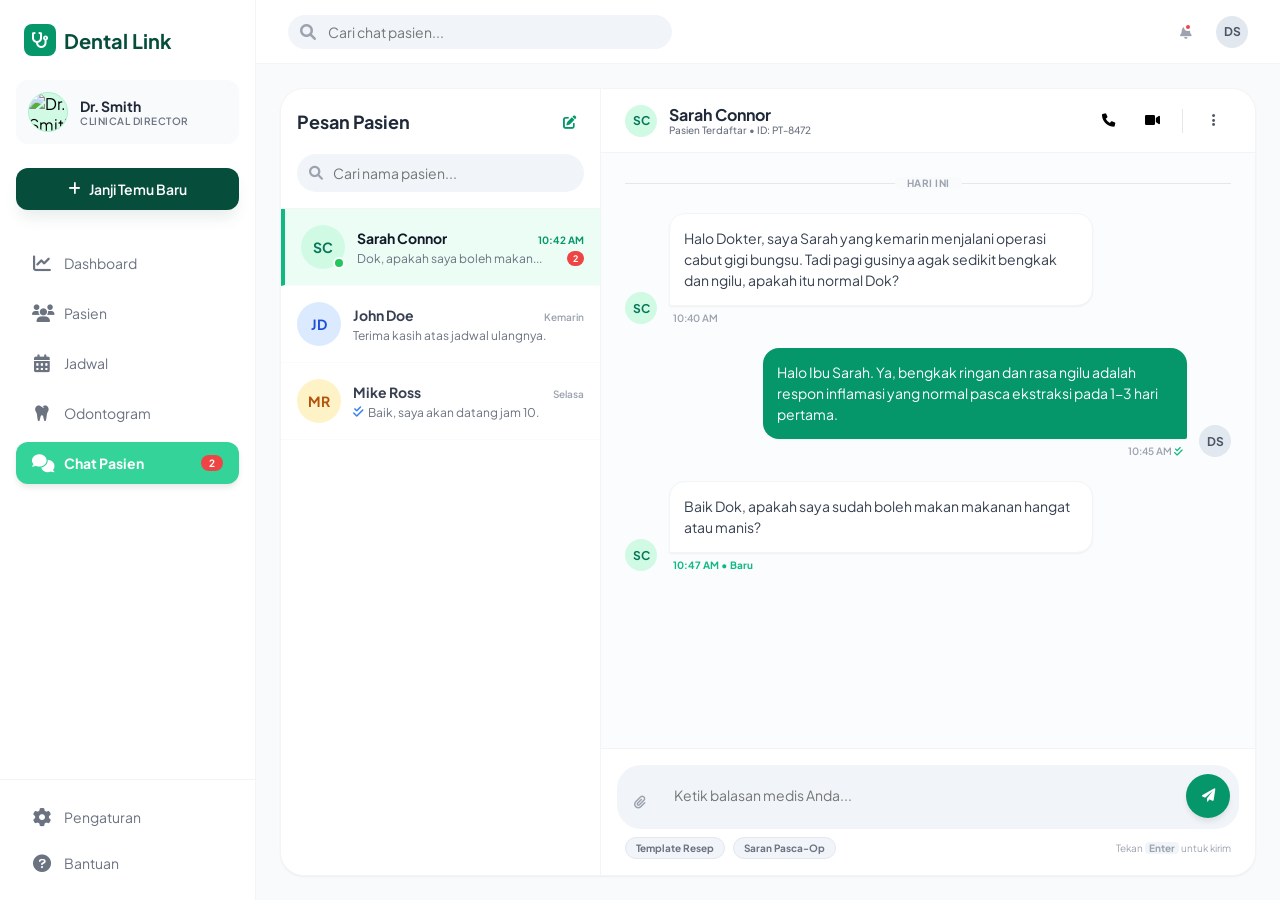
==== chat2.html @ 9c57021f "dental link" ====
<!DOCTYPE html>
<html lang="id">
<head>
<meta charset="UTF-8">
<meta name="viewport" content="width=device-width, initial-scale=1.0">
<title>Dental Link - Chat Pasien</title>
<link href="https://cdnjs.cloudflare.com/ajax/libs/font-awesome/6.0.0/css/all.min.css" rel="stylesheet">
<link rel="stylesheet" href="chat2.css">
</head>
<body>

<aside class="sidebar">
<div class="sidebar-brand">
<div class="brand-icon">
<i class="fa-solid fa-stethoscope"></i>
</div>
<h1 class="brand-title">Dental Link</h1>
</div>

<div class="sidebar-profile-wrapper">
<div class="sidebar-profile">
<div class="profile-avatar">
<img src="https://api.dicebear.com/7.x/avataaars/svg?seed=DrSmith" alt="Dr. Smith">
</div>
<div class="profile-info">
<p class="profile-name">Dr. Smith</p>
<p class="profile-role">Clinical Director</p>
</div>
</div>
</div>

<div class="sidebar-action">
<button class="btn-new-appointment">
<i class="fa-solid fa-plus"></i>
<span>Janji Temu Baru</span>
</button>
</div>

<nav class="sidebar-nav">
<a href="dashboard2.html" class="nav-item">
<i class="fa-solid fa-chart-line nav-icon"></i>
<span>Dashboard</span>
</a>
<a href="patients2.html" class="nav-item">
<i class="fa-solid fa-users nav-icon"></i>
<span>Pasien</span>
</a>
<a href="schedule2.html" class="nav-item">
<i class="fa-solid fa-calendar-days nav-icon"></i>
<span>Jadwal</span>
</a>
<a href="odontogram2.html" class="nav-item">
<i class="fa-solid fa-tooth nav-icon"></i>
<span>Odontogram</span>
</a>
<a href="chat2.html" class="nav-item active flex-between">
<div class="nav-item-left">
<i class="fa-solid fa-comments nav-icon"></i>
<span>Chat Pasien</span>
</div>
<span class="badge-red">2</span>
</a>
</nav>

<div class="sidebar-footer">
<button class="nav-item">
<i class="fa-solid fa-gear nav-icon"></i>
<span>Pengaturan</span>
</button>
<button class="nav-item">
<i class="fa-solid fa-circle-question nav-icon"></i>
<span>Bantuan</span>
</button>
</div>
</aside>

<div class="main-wrapper">
<header class="topbar">
<div class="search-container">
<i class="fa-solid fa-magnifying-glass search-icon"></i>
<input type="text" class="search-input" placeholder="Cari chat pasien...">
</div>
<div class="topbar-actions">
<button class="btn-icon">
<i class="fa-solid fa-bell"></i>
<span class="dot-red"></span>
</button>
<div class="avatar-sm">DS</div>
</div>
</header>

<div class="chat-container">
<div class="chat-card">
<div class="contacts-panel">
<div class="contacts-header">
<div class="contacts-title-row">
<h3 class="contacts-title">Pesan Pasien</h3>
<button class="btn-edit-icon">
<i class="fa-solid fa-pen-to-square"></i>
</button>
</div>
<div class="search-container-small">
<i class="fa-solid fa-magnifying-glass search-icon-small"></i>
<input type="text" class="search-input-small" placeholder="Cari nama pasien...">
</div>
</div>

<div class="contacts-list">
<div class="contact-item active">
<div class="contact-avatar-wrapper">
<div class="avatar-md bg-emerald-light text-emerald-dark">SC</div>
<div class="status-dot-online"></div>
</div>
<div class="contact-info">
<div class="contact-name-row">
<p class="contact-name">Sarah Connor</p>
<p class="contact-time text-emerald">10:42 AM</p>
</div>
<div class="contact-preview-row">
<p class="contact-preview">Dok, apakah saya boleh makan...</p>
<span class="badge-red-small">2</span>
</div>
</div>
</div>

<div class="contact-item">
<div class="avatar-md bg-blue-light text-blue-dark">JD</div>
<div class="contact-info">
<div class="contact-name-row">
<p class="contact-name-normal">John Doe</p>
<p class="contact-time-normal">Kemarin</p>
</div>
<p class="contact-preview">Terima kasih atas jadwal ulangnya.</p>
</div>
</div>

<div class="contact-item">
<div class="avatar-md bg-amber-light text-amber-dark">MR</div>
<div class="contact-info">
<div class="contact-name-row">
<p class="contact-name-normal">Mike Ross</p>
<p class="contact-time-normal">Selasa</p>
</div>
<div class="contact-preview-flex">
<i class="fa-solid fa-check-double text-blue"></i>
<span class="contact-preview">Baik, saya akan datang jam 10.</span>
</div>
</div>
</div>
</div>
</div>

<div class="chat-panel">
<div class="chat-header">
<div class="chat-user-info">
<div class="avatar-sm bg-emerald-light text-emerald-dark">SC</div>
<div>
<h4 class="chat-user-name">Sarah Connor</h4>
<p class="chat-user-id">Pasien Terdaftar • ID: PT-8472</p>
</div>
</div>
<div class="chat-actions">
<button class="btn-action-icon"><i class="fa-solid fa-phone"></i></button>
<button class="btn-action-icon"><i class="fa-solid fa-video"></i></button>
<div class="divider-vertical"></div>
<button class="btn-action-icon text-gray"><i class="fa-solid fa-ellipsis-vertical"></i></button>
</div>
</div>

<div class="chat-messages">
<div class="date-divider">
<div class="date-line"></div>
<span class="date-badge">Hari Ini</span>
</div>

<div class="message-row patient">
<div class="avatar-xs bg-emerald-light text-emerald-dark">SC</div>
<div class="message-content">
<div class="bubble bubble-patient">
Halo Dokter, saya Sarah yang kemarin menjalani operasi cabut gigi bungsu. Tadi pagi gusinya agak sedikit bengkak dan ngilu, apakah itu normal Dok?
</div>
<p class="message-time">10:40 AM</p>
</div>
</div>

<div class="message-row doctor">
<div class="avatar-xs bg-slate-200 text-gray-600">DS</div>
<div class="message-content">
<div class="bubble bubble-doctor">
Halo Ibu Sarah. Ya, bengkak ringan dan rasa ngilu adalah respon inflamasi yang normal pasca ekstraksi pada 1-3 hari pertama.
</div>
<p class="message-time">
10:45 AM
<i class="fa-solid fa-check-double text-emerald-500"></i>
</p>
</div>
</div>

<div class="message-row patient">
<div class="avatar-xs bg-emerald-light text-emerald-dark">SC</div>
<div class="message-content">
<div class="bubble bubble-patient">
Baik Dok, apakah saya sudah boleh makan makanan hangat atau manis?
</div>
<p class="message-time text-emerald-bold">10:47 AM • Baru</p>
</div>
</div>
</div>

<div class="chat-input-panel">
<div class="input-wrapper">
<button class="btn-attachment"><i class="fa-solid fa-paperclip"></i></button>
<textarea rows="1" placeholder="Ketik balasan medis Anda..." class="chat-textarea"></textarea>
<button class="btn-send"><i class="fa-solid fa-paper-plane"></i></button>
</div>
<div class="input-footer">
<div class="quick-replies">
<button class="chip">Template Resep</button>
<button class="chip">Saran Pasca-Op</button>
</div>
<p class="hint">Tekan <kbd>Enter</kbd> untuk kirim</p>
</div>
</div>
</div>
</div>
</div>
</div>

<script src="chat2.js"></script>
</body>
</html>
---- chat2.css ----
@import url('https://fonts.googleapis.com/css2?family=Plus+Jakarta+Sans:wght@400;500;600;700;800&display=swap');

:root {
--emerald-50: #ecfdf5;
--emerald-100: #d1fae5;
--emerald-200: #a7f3d0;
--emerald-400: #34d399;
--emerald-500: #10b981;
--emerald-600: #059669;
--emerald-700: #047857;
--emerald-800: #065f46;
--emerald-900: #064e3b;
--slate-50: #f8fafc;
--slate-100: #f1f5f9;
--slate-200: #e2e8f0;
--gray-50: #f9fafb;
--gray-100: #f3f4f6;
--gray-200: #e5e7eb;
--gray-400: #9ca3af;
--gray-500: #6b7280;
--gray-600: #4b5563;
--gray-700: #374151;
--gray-800: #1f2937;
--gray-900: #111827;
--red-500: #ef4444;
--green-500: #22c55e;
--blue-100: #dbeafe;
--blue-500: #3b82f6;
--blue-700: #1d4ed8;
--amber-100: #fef3c7;
--amber-700: #b45309;
}

* {
margin: 0;
padding: 0;
box-sizing: border-box;
}

body {
font-family: 'Plus Jakarta Sans', sans-serif;
background-color: var(--slate-50);
overflow: hidden;
}

a {
text-decoration: none;
}

button {
cursor: pointer;
border: none;
background: transparent;
font-family: inherit;
}

input, textarea {
font-family: inherit;
outline: none;
}

::-webkit-scrollbar {
width: 6px;
}

::-webkit-scrollbar-track {
background: transparent;
}

::-webkit-scrollbar-thumb {
background: #cbd5e1;
border-radius: 10px;
}

::-webkit-scrollbar-thumb:hover {
background: #94a3b8;
}

textarea {
scrollbar-width: none;
}

.sidebar {
width: 256px;
height: 100vh;
background-color: #fff;
border-right: 1px solid var(--gray-100);
display: flex;
flex-direction: column;
position: fixed;
left: 0;
top: 0;
z-index: 20;
}

.sidebar-brand {
padding: 24px;
display: flex;
align-items: center;
gap: 8px;
}

.brand-icon {
width: 32px;
height: 32px;
background-color: var(--emerald-600);
border-radius: 8px;
display: flex;
align-items: center;
justify-content: center;
color: #fff;
}

.brand-title {
font-size: 20px;
font-weight: 700;
color: var(--emerald-900);
}

.sidebar-profile-wrapper {
padding: 0 16px 24px 16px;
}

.sidebar-profile {
background-color: var(--slate-50);
border-radius: 12px;
padding: 12px;
display: flex;
align-items: center;
gap: 12px;
}

.profile-avatar {
width: 40px;
height: 40px;
border-radius: 50%;
background-color: var(--emerald-100);
overflow: hidden;
border: 1px solid var(--emerald-200);
}

.profile-avatar img {
width: 100%;
height: 100%;
object-fit: cover;
}

.profile-name {
font-size: 14px;
font-weight: 700;
color: var(--gray-800);
}

.profile-role {
font-size: 10px;
color: var(--gray-500);
text-transform: uppercase;
letter-spacing: 0.05em;
font-weight: 600;
}

.sidebar-action {
padding: 0 16px 32px 16px;
}

.btn-new-appointment {
width: 100%;
background-color: var(--emerald-900);
color: #fff;
padding: 12px;
border-radius: 12px;
display: flex;
align-items: center;
justify-content: center;
gap: 8px;
font-weight: 600;
font-size: 14px;
box-shadow: 0 10px 15px -3px rgba(6, 78, 59, 0.1);
transition: background-color 0.3s;
}

.btn-new-appointment:hover {
background-color: var(--emerald-800);
}

.sidebar-nav {
flex: 1;
padding: 0 16px 16px 16px;
overflow-y: auto;
display: flex;
flex-direction: column;
gap: 8px;
}

.nav-item {
width: 100%;
display: flex;
align-items: center;
gap: 12px;
padding: 12px 16px;
border-radius: 12px;
transition: all 0.3s;
color: var(--gray-500);
font-size: 14px;
}

.nav-item-left {
display: flex;
align-items: center;
gap: 12px;
}

.flex-between {
justify-content: space-between;
}

.nav-icon {
font-size: 18px;
width: 20px;
text-align: center;
}

.nav-item:not(.active):hover {
background-color: var(--emerald-50);
color: var(--emerald-600);
}

.nav-item.active {
background-color: var(--emerald-400);
color: #fff;
font-weight: 700;
box-shadow: 0 4px 6px -1px rgba(0, 0, 0, 0.1);
}

.badge-red {
background-color: var(--red-500);
color: #fff;
font-size: 10px;
font-weight: 700;
padding: 2px 8px;
border-radius: 99px;
}

.sidebar-footer {
padding: 16px;
border-top: 1px solid var(--gray-100);
background-color: #fff;
display: flex;
flex-direction: column;
gap: 4px;
}

.main-wrapper {
margin-left: 256px;
height: 100vh;
display: flex;
flex-direction: column;
}

.topbar {
height: 64px;
display: flex;
align-items: center;
justify-content: space-between;
padding: 0 32px;
background-color: #fff;
border-bottom: 1px solid var(--gray-100);
position: sticky;
top: 0;
z-index: 10;
}

.search-container {
position: relative;
width: 384px;
}

.search-icon {
position: absolute;
left: 12px;
top: 50%;
transform: translateY(-50%);
color: var(--gray-400);
}

.search-input {
width: 100%;
background-color: var(--slate-100);
border: none;
border-radius: 99px;
padding: 8px 16px 8px 40px;
font-size: 14px;
}

.search-input:focus {
box-shadow: 0 0 0 2px var(--emerald-500);
}

.topbar-actions {
display: flex;
align-items: center;
gap: 16px;
}

.btn-icon {
padding: 8px;
color: var(--gray-400);
position: relative;
transition: color 0.3s;
}

.btn-icon:hover {
color: var(--emerald-600);
}

.dot-red {
position: absolute;
top: 8px;
right: 8px;
width: 8px;
height: 8px;
background-color: var(--red-500);
border-radius: 50%;
border: 2px solid #fff;
}

.avatar-sm {
width: 32px;
height: 32px;
border-radius: 50%;
background-color: var(--slate-200);
display: flex;
align-items: center;
justify-content: center;
font-weight: 700;
color: var(--gray-600);
font-size: 12px;
flex-shrink: 0;
}

.chat-container {
flex: 1;
padding: 24px;
overflow: hidden;
}

.chat-card {
display: flex;
height: 100%;
background-color: #fff;
border-radius: 24px;
border: 1px solid var(--gray-100);
box-shadow: 0 1px 2px rgba(0, 0, 0, 0.05);
overflow: hidden;
}

.contacts-panel {
width: 320px;
border-right: 1px solid var(--gray-100);
display: flex;
flex-direction: column;
background-color: #fff;
}

.contacts-header {
padding: 16px;
border-bottom: 1px solid var(--gray-100);
}

.contacts-title-row {
display: flex;
align-items: center;
justify-content: space-between;
margin-bottom: 16px;
}

.contacts-title {
font-weight: 700;
color: var(--gray-800);
font-size: 18px;
}

.btn-edit-icon {
color: var(--emerald-600);
padding: 8px;
border-radius: 50%;
}

.btn-edit-icon:hover {
background-color: var(--emerald-50);
}

.search-container-small {
position: relative;
}

.search-icon-small {
position: absolute;
left: 12px;
top: 50%;
transform: translateY(-50%);
color: var(--gray-400);
font-size: 14px;
}

.search-input-small {
width: 100%;
background-color: var(--slate-100);
border-radius: 99px;
padding: 10px 16px 10px 36px;
font-size: 14px;
border: none;
}

.search-input-small:focus {
box-shadow: 0 0 0 2px var(--emerald-400);
}

.contacts-list {
flex: 1;
overflow-y: auto;
}

.contact-item {
padding: 16px;
border-bottom: 1px solid var(--gray-50);
cursor: pointer;
display: flex;
align-items: center;
gap: 12px;
}

.contact-item:hover {
background-color: var(--slate-50);
}

.contact-item.active {
background-color: var(--emerald-50);
border-left: 4px solid var(--emerald-500);
}

.contact-item.active:hover {
background-color: var(--emerald-50);
}

.contact-avatar-wrapper {
position: relative;
}

.avatar-md {
width: 44px;
height: 44px;
border-radius: 50%;
display: flex;
align-items: center;
justify-content: center;
font-weight: 700;
font-size: 14px;
flex-shrink: 0;
}

.bg-emerald-light { background-color: var(--emerald-100); }
.text-emerald-dark { color: var(--emerald-700); }
.bg-blue-light { background-color: var(--blue-100); }
.text-blue-dark { color: var(--blue-700); }
.bg-amber-light { background-color: var(--amber-100); }
.text-amber-dark { color: var(--amber-700); }
.bg-slate-200 { background-color: var(--slate-200); }
.text-gray-600 { color: var(--gray-600); }

.status-dot-online {
position: absolute;
bottom: 0;
right: 0;
width: 12px;
height: 12px;
background-color: var(--green-500);
border: 2px solid #fff;
border-radius: 50%;
}

.contact-info {
flex: 1;
min-width: 0;
}

.contact-name-row {
display: flex;
justify-content: space-between;
align-items: baseline;
margin-bottom: 4px;
}

.contact-name {
font-weight: 700;
font-size: 14px;
color: var(--gray-900);
white-space: nowrap;
overflow: hidden;
text-overflow: ellipsis;
}

.contact-name-normal {
font-weight: 700;
font-size: 14px;
color: var(--gray-700);
white-space: nowrap;
overflow: hidden;
text-overflow: ellipsis;
}

.contact-time {
font-size: 10px;
color: var(--emerald-600);
font-weight: 700;
}

.contact-time-normal {
font-size: 10px;
color: var(--gray-400);
font-weight: 600;
}

.contact-preview-row {
display: flex;
justify-content: space-between;
align-items: center;
}

.contact-preview {
font-size: 12px;
color: var(--gray-500);
white-space: nowrap;
overflow: hidden;
text-overflow: ellipsis;
}

.contact-preview-flex {
display: flex;
align-items: center;
gap: 4px;
font-size: 12px;
color: var(--gray-400);
white-space: nowrap;
overflow: hidden;
text-overflow: ellipsis;
}

.text-blue { color: var(--blue-500); }

.badge-red-small {
background-color: var(--red-500);
color: #fff;
font-size: 9px;
font-weight: 700;
padding: 2px 6px;
border-radius: 99px;
}

.chat-panel {
flex: 1;
display: flex;
flex-direction: column;
background-color: rgba(248, 250, 252, 0.5);
}

.chat-header {
height: 64px;
border-bottom: 1px solid var(--gray-100);
background-color: #fff;
display: flex;
align-items: center;
justify-content: space-between;
padding: 0 24px;
}

.chat-user-info {
display: flex;
align-items: center;
gap: 12px;
}

.chat-user-name {
font-weight: 700;
color: var(--gray-800);
line-height: 1.2;
}

.chat-user-id {
font-size: 10px;
color: var(--gray-500);
font-weight: 500;
}

.chat-actions {
display: flex;
align-items: center;
gap: 8px;
color: var(--gray-400);
}

.btn-action-icon {
width: 36px;
height: 36px;
border-radius: 50%;
display: flex;
align-items: center;
justify-content: center;
transition: all 0.3s;
}

.btn-action-icon:hover {
background-color: var(--slate-100);
color: var(--emerald-600);
}

.text-gray {
color: var(--gray-600);
}

.divider-vertical {
width: 1px;
height: 24px;
background-color: var(--gray-200);
margin: 0 4px;
}

.chat-messages {
flex: 1;
overflow-y: auto;
padding: 24px;
display: flex;
flex-direction: column;
gap: 24px;
}

.date-divider {
display: flex;
justify-content: center;
position: relative;
}

.date-line {
position: absolute;
inset: 0;
display: flex;
align-items: center;
}

.date-line::before {
content: "";
width: 100%;
border-top: 1px solid var(--gray-200);
}

.date-badge {
position: relative;
background-color: var(--slate-50);
padding: 0 12px;
font-size: 10px;
font-weight: 700;
color: var(--gray-400);
text-transform: uppercase;
letter-spacing: 0.05em;
border-radius: 99px;
}

.message-row {
display: flex;
gap: 12px;
}

.message-row.doctor {
flex-direction: row-reverse;
}

.avatar-xs {
width: 32px;
height: 32px;
border-radius: 50%;
display: flex;
align-items: center;
justify-content: center;
font-weight: 700;
font-size: 12px;
flex-shrink: 0;
margin-top: auto;
}

.message-content {
display: flex;
flex-direction: column;
max-width: 70%;
}

.message-row.patient .message-content {
align-items: flex-start;
}

.message-row.doctor .message-content {
align-items: flex-end;
}

.bubble {
padding: 14px;
font-size: 14px;
line-height: 1.5;
box-shadow: 0 1px 2px rgba(0, 0, 0, 0.05);
}

.bubble-patient {
background-color: #fff;
border: 1px solid var(--gray-100);
color: var(--gray-700);
border-radius: 16px 16px 16px 2px;
}

.bubble-doctor {
background-color: var(--emerald-600);
color: #fff;
border-radius: 16px 16px 2px 16px;
}

.message-time {
font-size: 10px;
color: var(--gray-400);
font-weight: 600;
margin-top: 6px;
}

.message-row.patient .message-time {
margin-left: 4px;
}

.message-row.doctor .message-time {
margin-right: 4px;
}

.text-emerald-500 { color: var(--emerald-500); }
.text-emerald-bold { color: var(--emerald-500); font-weight: 700; }

.chat-input-panel {
padding: 16px;
background-color: #fff;
border-top: 1px solid var(--gray-100);
}

.input-wrapper {
display: flex;
align-items: flex-end;
gap: 12px;
background-color: var(--slate-100);
border-radius: 24px;
padding: 8px;
border: 1px solid transparent;
transition: all 0.3s;
}

.input-wrapper:focus-within {
border-color: var(--emerald-200);
box-shadow: 0 0 0 2px var(--emerald-100);
}

.btn-attachment {
padding: 8px;
color: var(--gray-400);
border-radius: 50%;
margin-bottom: 2px;
flex-shrink: 0;
transition: all 0.3s;
}

.btn-attachment:hover {
background-color: var(--slate-200);
color: var(--emerald-600);
}

.chat-textarea {
width: 100%;
background-color: transparent;
border: none;
padding: 10px 8px;
font-size: 14px;
color: var(--gray-700);
resize: none;
min-height: 44px;
max-height: 128px;
}

.btn-send {
width: 44px;
height: 44px;
background-color: var(--emerald-600);
color: #fff;
border-radius: 50%;
display: flex;
align-items: center;
justify-content: center;
flex-shrink: 0;
margin-bottom: 2px;
box-shadow: 0 4px 6px -1px rgba(0, 0, 0, 0.1);
transition: background-color 0.3s;
}

.btn-send:hover {
background-color: var(--emerald-700);
}

.input-footer {
display: flex;
justify-content: space-between;
align-items: center;
margin-top: 8px;
padding: 0 8px;
}

.quick-replies {
display: flex;
gap: 8px;
}

.chip {
font-size: 10px;
font-weight: 700;
color: var(--gray-500);
background-color: var(--slate-100);
padding: 4px 10px;
border-radius: 99px;
border: 1px solid var(--slate-200);
}

.chip:hover {
background-color: var(--slate-200);
}

.hint {
font-size: 10px;
color: var(--gray-400);
}

.hint kbd {
font-family: inherit;
font-weight: 700;
background-color: var(--slate-100);
padding: 0 4px;
border-radius: 4px;
}
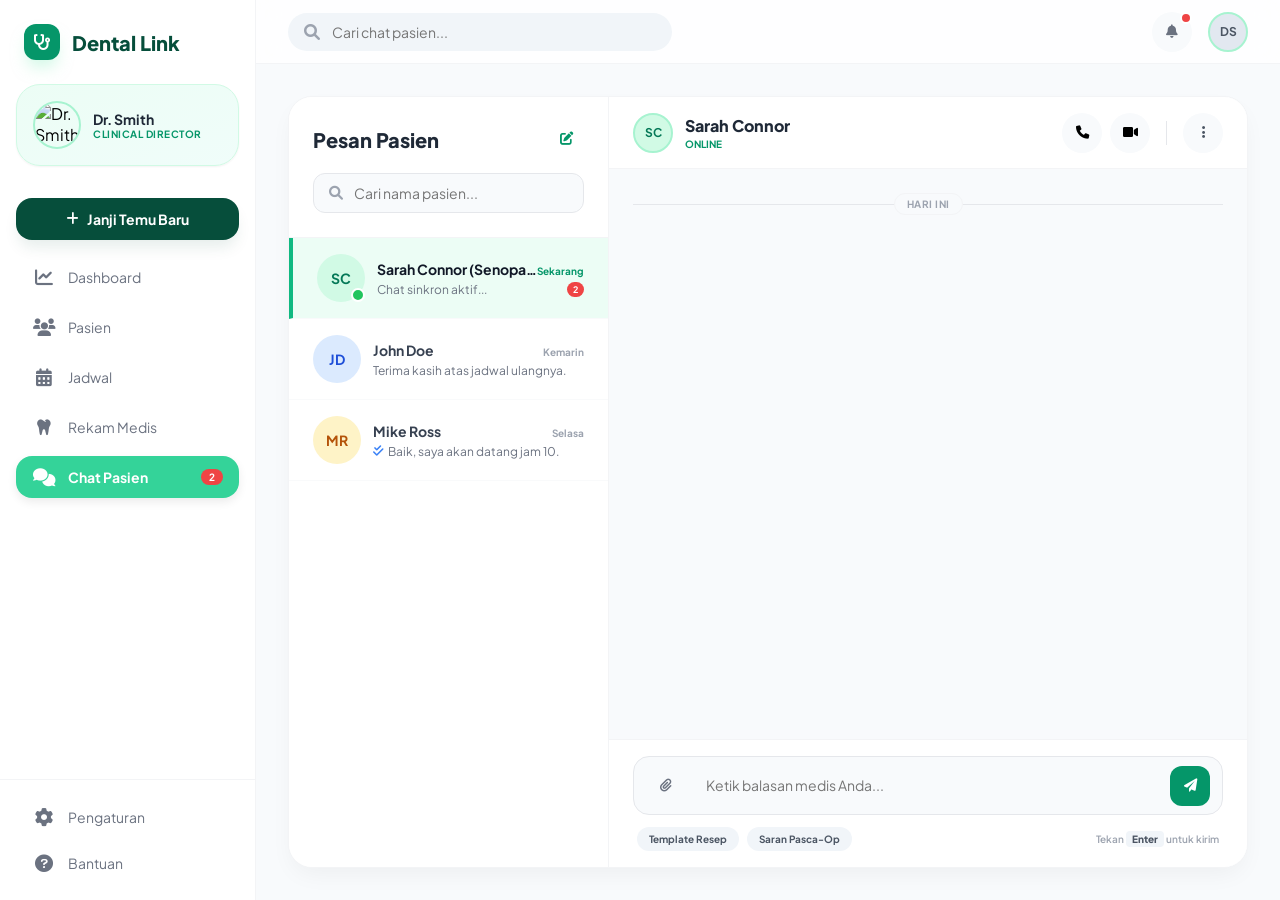
==== commit 88a08b50: "TA 6" ====
--- a/chat2.html
+++ b/chat2.html
@@ -51,7 +51,7 @@
 </a>
 <a href="odontogram2.html" class="nav-item">
 <i class="fa-solid fa-tooth nav-icon"></i>
-<span>Odontogram</span>
+<span>Rekam Medis</span>
 </a>
 <a href="chat2.html" class="nav-item active flex-between">
 <div class="nav-item-left">
@@ -113,11 +113,11 @@
 </div>
 <div class="contact-info">
 <div class="contact-name-row">
-<p class="contact-name">Sarah Connor</p>
-<p class="contact-time text-emerald">10:42 AM</p>
+<p class="contact-name">Sarah Connor (Senopati)</p>
+<p class="contact-time text-emerald">Sekarang</p>
 </div>
 <div class="contact-preview-row">
-<p class="contact-preview">Dok, apakah saya boleh makan...</p>
+<p class="contact-preview">Chat sinkron aktif...</p>
 <span class="badge-red-small">2</span>
 </div>
 </div>
@@ -156,7 +156,7 @@
 <div class="avatar-sm bg-emerald-light text-emerald-dark">SC</div>
 <div>
 <h4 class="chat-user-name">Sarah Connor</h4>
-<p class="chat-user-id">Pasien Terdaftar • ID: PT-8472</p>
+<p class="chat-user-id">Online</p>
 </div>
 </div>
 <div class="chat-actions">
@@ -167,44 +167,8 @@
 </div>
 </div>
 
-<div class="chat-messages">
-<div class="date-divider">
-<div class="date-line"></div>
-<span class="date-badge">Hari Ini</span>
-</div>
-
-<div class="message-row patient">
-<div class="avatar-xs bg-emerald-light text-emerald-dark">SC</div>
-<div class="message-content">
-<div class="bubble bubble-patient">
-Halo Dokter, saya Sarah yang kemarin menjalani operasi cabut gigi bungsu. Tadi pagi gusinya agak sedikit bengkak dan ngilu, apakah itu normal Dok?
-</div>
-<p class="message-time">10:40 AM</p>
-</div>
-</div>
-
-<div class="message-row doctor">
-<div class="avatar-xs bg-slate-200 text-gray-600">DS</div>
-<div class="message-content">
-<div class="bubble bubble-doctor">
-Halo Ibu Sarah. Ya, bengkak ringan dan rasa ngilu adalah respon inflamasi yang normal pasca ekstraksi pada 1-3 hari pertama.
-</div>
-<p class="message-time">
-10:45 AM
-<i class="fa-solid fa-check-double text-emerald-500"></i>
-</p>
-</div>
-</div>
-
-<div class="message-row patient">
-<div class="avatar-xs bg-emerald-light text-emerald-dark">SC</div>
-<div class="message-content">
-<div class="bubble bubble-patient">
-Baik Dok, apakah saya sudah boleh makan makanan hangat atau manis?
-</div>
-<p class="message-time text-emerald-bold">10:47 AM • Baru</p>
-</div>
-</div>
+<div class="chat-messages" id="doctor-chat-messages">
+<!-- Pesan akan dirender secara dinamis melalui chat2.js -->
 </div>
 
 <div class="chat-input-panel">
--- a/chat2.css
+++ b/chat2.css
@@ -10,6 +10,7 @@
 --emerald-700: #047857;
 --emerald-800: #065f46;
 --emerald-900: #064e3b;
+--teal-50: #f0fdfa;
 --slate-50: #f8fafc;
 --slate-100: #f1f5f9;
 --slate-200: #e2e8f0;
@@ -31,817 +32,153 @@
 --amber-700: #b45309;
 }
 
-* {
-margin: 0;
-padding: 0;
-box-sizing: border-box;
-}
+* { margin: 0; padding: 0; box-sizing: border-box; }
 
-body {
-font-family: 'Plus Jakarta Sans', sans-serif;
-background-color: var(--slate-50);
-overflow: hidden;
-}
+body { font-family: 'Plus Jakarta Sans', sans-serif; background-color: var(--slate-50); overflow: hidden; }
 
-a {
-text-decoration: none;
-}
+a { text-decoration: none; }
+button { cursor: pointer; border: none; background: transparent; font-family: inherit; }
+input, textarea { font-family: inherit; outline: none; }
 
-button {
-cursor: pointer;
-border: none;
-background: transparent;
-font-family: inherit;
-}
+::-webkit-scrollbar { width: 6px; height: 6px; }
+::-webkit-scrollbar-track { background: var(--slate-100); }
+::-webkit-scrollbar-thumb { background: #cbd5e1; border-radius: 999px; }
+::-webkit-scrollbar-thumb:hover { background: #94a3b8; }
+textarea { scrollbar-width: none; }
 
-input, textarea {
-font-family: inherit;
-outline: none;
-}
+.sidebar { width: 256px; height: 100vh; background-color: #fff; border-right: 1px solid var(--gray-100); display: flex; flex-direction: column; position: fixed; left: 0; top: 0; z-index: 20; }
+.sidebar-brand { padding: 24px; display: flex; align-items: center; gap: 12px; }
+.brand-icon { width: 36px; height: 36px; background-color: var(--emerald-600); border-radius: 12px; display: flex; align-items: center; justify-content: center; color: #fff; box-shadow: 0 10px 15px -3px rgba(167, 243, 208, 0.5); }
+.brand-title { font-size: 20px; font-weight: 800; color: var(--emerald-900); }
 
-::-webkit-scrollbar {
-width: 6px;
-}
+.sidebar-profile-wrapper { padding: 0 16px 32px 16px; }
+.sidebar-profile { background: linear-gradient(to bottom right, var(--emerald-50), var(--teal-50)); border-radius: 24px; border: 1px solid var(--emerald-100); padding: 16px; display: flex; align-items: center; gap: 12px; box-shadow: 0 1px 2px rgba(0, 0, 0, 0.05); }
+.profile-avatar { width: 48px; height: 48px; border-radius: 50%; border: 2px solid var(--emerald-200); overflow: hidden; flex-shrink: 0; }
+.profile-avatar img { width: 100%; height: 100%; object-fit: cover; }
+.profile-name { font-size: 14px; font-weight: 700; color: var(--gray-800); }
+.profile-role { font-size: 10px; color: var(--emerald-600); text-transform: uppercase; letter-spacing: 0.05em; font-weight: 700; }
 
-::-webkit-scrollbar-track {
-background: transparent;
-}
+.sidebar-action { padding: 0 16px 16px 16px; }
+.btn-new-appointment { width: 100%; background-color: var(--emerald-900); color: #fff; padding: 12px; border-radius: 16px; display: flex; align-items: center; justify-content: center; gap: 8px; font-weight: 700; font-size: 14px; box-shadow: 0 10px 15px -3px rgba(6, 78, 59, 0.1); transition: background-color 0.3s; }
+.btn-new-appointment:hover { background-color: var(--emerald-800); }
 
-::-webkit-scrollbar-thumb {
-background: #cbd5e1;
-border-radius: 10px;
-}
+.sidebar-nav { flex: 1; padding: 0 16px; overflow-y: auto; display: flex; flex-direction: column; gap: 8px; }
+.nav-item { width: 100%; display: flex; align-items: center; gap: 12px; padding: 12px 16px; border-radius: 16px; transition: all 0.3s; color: var(--gray-500); font-size: 14px; }
+.nav-item-left { display: flex; align-items: center; gap: 12px; }
+.flex-between { justify-content: space-between; }
+.nav-icon { font-size: 18px; width: 24px; text-align: center; }
+.nav-item:not(.active):hover { background-color: var(--emerald-50); color: var(--emerald-600); }
+.nav-item.active { background-color: var(--emerald-400); color: #fff; font-weight: 700; box-shadow: 0 4px 10px rgba(0, 0, 0, 0.08); }
+.badge-red { background-color: var(--red-500); color: #fff; font-size: 10px; font-weight: 700; padding: 2px 8px; border-radius: 999px; }
 
-::-webkit-scrollbar-thumb:hover {
-background: #94a3b8;
-}
+.sidebar-footer { padding: 16px; border-top: 1px solid var(--gray-100); background-color: #fff; display: flex; flex-direction: column; gap: 4px; }
 
-textarea {
-scrollbar-width: none;
-}
+.main-wrapper { margin-left: 256px; height: 100vh; display: flex; flex-direction: column; }
+.topbar { height: 64px; display: flex; align-items: center; justify-content: space-between; padding: 0 32px; background-color: rgba(255, 255, 255, 0.8); backdrop-filter: blur(12px); border-bottom: 1px solid var(--gray-100); position: sticky; top: 0; z-index: 10; }
+.search-container { position: relative; width: 384px; }
+.search-icon { position: absolute; left: 16px; top: 50%; transform: translateY(-50%); color: var(--gray-400); }
+.search-input { width: 100%; background-color: var(--slate-100); border: none; border-radius: 99px; padding: 10px 16px 10px 44px; font-size: 14px; transition: box-shadow 0.3s; }
+.search-input:focus { box-shadow: 0 0 0 2px var(--emerald-500); }
 
-.sidebar {
-width: 256px;
-height: 100vh;
-background-color: #fff;
-border-right: 1px solid var(--gray-100);
-display: flex;
-flex-direction: column;
-position: fixed;
-left: 0;
-top: 0;
-z-index: 20;
-}
+.topbar-actions { display: flex; align-items: center; gap: 16px; }
+.btn-icon { width: 40px; height: 40px; border-radius: 50%; background-color: var(--slate-50); color: var(--gray-500); display: flex; align-items: center; justify-content: center; position: relative; transition: color 0.3s; }
+.btn-icon:hover { color: var(--emerald-600); }
+.dot-red { position: absolute; top: 0; right: 0; width: 12px; height: 12px; background-color: var(--red-500); border-radius: 50%; border: 2px solid #fff; }
+.avatar-sm { width: 40px; height: 40px; border-radius: 50%; background-color: var(--slate-200); display: flex; align-items: center; justify-content: center; font-weight: 700; color: var(--gray-600); font-size: 12px; flex-shrink: 0; border: 2px solid var(--emerald-200); }
 
-.sidebar-brand {
-padding: 24px;
-display: flex;
-align-items: center;
-gap: 8px;
-}
+.chat-container { flex: 1; padding: 32px; overflow: hidden; }
+.chat-card { display: flex; height: 100%; background-color: #fff; border-radius: 24px; border: 1px solid var(--gray-100); box-shadow: 0 10px 25px -5px rgba(0, 0, 0, 0.05); overflow: hidden; }
+.contacts-panel { width: 320px; border-right: 1px solid var(--gray-100); display: flex; flex-direction: column; background-color: #fff; }
+.contacts-header { padding: 24px; border-bottom: 1px solid var(--gray-100); }
+.contacts-title-row { display: flex; align-items: center; justify-content: space-between; margin-bottom: 16px; }
+.contacts-title { font-weight: 800; color: var(--gray-800); font-size: 20px; }
+.btn-edit-icon { color: var(--emerald-600); width: 36px; height: 36px; border-radius: 50%; display: flex; align-items: center; justify-content: center; transition: background-color 0.3s; }
+.btn-edit-icon:hover { background-color: var(--emerald-50); }
 
-.brand-icon {
-width: 32px;
-height: 32px;
-background-color: var(--emerald-600);
-border-radius: 8px;
-display: flex;
-align-items: center;
-justify-content: center;
-color: #fff;
-}
+.search-container-small { position: relative; }
+.search-icon-small { position: absolute; left: 16px; top: 50%; transform: translateY(-50%); color: var(--gray-400); font-size: 14px; }
+.search-input-small { width: 100%; background-color: var(--slate-50); border-radius: 12px; border: 1px solid var(--gray-200); padding: 10px 16px 10px 40px; font-size: 14px; transition: border-color 0.3s; }
+.search-input-small:focus { border-color: var(--emerald-500); }
 
-.brand-title {
-font-size: 20px;
-font-weight: 700;
-color: var(--emerald-900);
-}
+.contacts-list { flex: 1; overflow-y: auto; }
+.contact-item { padding: 16px 24px; border-bottom: 1px solid var(--gray-50); cursor: pointer; display: flex; align-items: center; gap: 12px; transition: background-color 0.3s; }
+.contact-item:hover { background-color: var(--slate-50); }
+.contact-item.active { background-color: var(--emerald-50); border-left: 4px solid var(--emerald-500); }
 
-.sidebar-profile-wrapper {
-padding: 0 16px 24px 16px;
-}
-
-.sidebar-profile {
-background-color: var(--slate-50);
-border-radius: 12px;
-padding: 12px;
-display: flex;
-align-items: center;
-gap: 12px;
-}
-
-.profile-avatar {
-width: 40px;
-height: 40px;
-border-radius: 50%;
-background-color: var(--emerald-100);
-overflow: hidden;
-border: 1px solid var(--emerald-200);
-}
-
-.profile-avatar img {
-width: 100%;
-height: 100%;
-object-fit: cover;
-}
-
-.profile-name {
-font-size: 14px;
-font-weight: 700;
-color: var(--gray-800);
-}
-
-.profile-role {
-font-size: 10px;
-color: var(--gray-500);
-text-transform: uppercase;
-letter-spacing: 0.05em;
-font-weight: 600;
-}
-
-.sidebar-action {
-padding: 0 16px 32px 16px;
-}
-
-.btn-new-appointment {
-width: 100%;
-background-color: var(--emerald-900);
-color: #fff;
-padding: 12px;
-border-radius: 12px;
-display: flex;
-align-items: center;
-justify-content: center;
-gap: 8px;
-font-weight: 600;
-font-size: 14px;
-box-shadow: 0 10px 15px -3px rgba(6, 78, 59, 0.1);
-transition: background-color 0.3s;
-}
-
-.btn-new-appointment:hover {
-background-color: var(--emerald-800);
-}
-
-.sidebar-nav {
-flex: 1;
-padding: 0 16px 16px 16px;
-overflow-y: auto;
-display: flex;
-flex-direction: column;
-gap: 8px;
-}
-
-.nav-item {
-width: 100%;
-display: flex;
-align-items: center;
-gap: 12px;
-padding: 12px 16px;
-border-radius: 12px;
-transition: all 0.3s;
-color: var(--gray-500);
-font-size: 14px;
-}
-
-.nav-item-left {
-display: flex;
-align-items: center;
-gap: 12px;
-}
-
-.flex-between {
-justify-content: space-between;
-}
-
-.nav-icon {
-font-size: 18px;
-width: 20px;
-text-align: center;
-}
-
-.nav-item:not(.active):hover {
-background-color: var(--emerald-50);
-color: var(--emerald-600);
-}
-
-.nav-item.active {
-background-color: var(--emerald-400);
-color: #fff;
-font-weight: 700;
-box-shadow: 0 4px 6px -1px rgba(0, 0, 0, 0.1);
-}
-
-.badge-red {
-background-color: var(--red-500);
-color: #fff;
-font-size: 10px;
-font-weight: 700;
-padding: 2px 8px;
-border-radius: 99px;
-}
-
-.sidebar-footer {
-padding: 16px;
-border-top: 1px solid var(--gray-100);
-background-color: #fff;
-display: flex;
-flex-direction: column;
-gap: 4px;
-}
-
-.main-wrapper {
-margin-left: 256px;
-height: 100vh;
-display: flex;
-flex-direction: column;
-}
-
-.topbar {
-height: 64px;
-display: flex;
-align-items: center;
-justify-content: space-between;
-padding: 0 32px;
-background-color: #fff;
-border-bottom: 1px solid var(--gray-100);
-position: sticky;
-top: 0;
-z-index: 10;
-}
-
-.search-container {
-position: relative;
-width: 384px;
-}
-
-.search-icon {
-position: absolute;
-left: 12px;
-top: 50%;
-transform: translateY(-50%);
-color: var(--gray-400);
-}
-
-.search-input {
-width: 100%;
-background-color: var(--slate-100);
-border: none;
-border-radius: 99px;
-padding: 8px 16px 8px 40px;
-font-size: 14px;
-}
-
-.search-input:focus {
-box-shadow: 0 0 0 2px var(--emerald-500);
-}
-
-.topbar-actions {
-display: flex;
-align-items: center;
-gap: 16px;
-}
-
-.btn-icon {
-padding: 8px;
-color: var(--gray-400);
-position: relative;
-transition: color 0.3s;
-}
-
-.btn-icon:hover {
-color: var(--emerald-600);
-}
-
-.dot-red {
-position: absolute;
-top: 8px;
-right: 8px;
-width: 8px;
-height: 8px;
-background-color: var(--red-500);
-border-radius: 50%;
-border: 2px solid #fff;
-}
-
-.avatar-sm {
-width: 32px;
-height: 32px;
-border-radius: 50%;
-background-color: var(--slate-200);
-display: flex;
-align-items: center;
-justify-content: center;
-font-weight: 700;
-color: var(--gray-600);
-font-size: 12px;
-flex-shrink: 0;
-}
-
-.chat-container {
-flex: 1;
-padding: 24px;
-overflow: hidden;
-}
-
-.chat-card {
-display: flex;
-height: 100%;
-background-color: #fff;
-border-radius: 24px;
-border: 1px solid var(--gray-100);
-box-shadow: 0 1px 2px rgba(0, 0, 0, 0.05);
-overflow: hidden;
-}
-
-.contacts-panel {
-width: 320px;
-border-right: 1px solid var(--gray-100);
-display: flex;
-flex-direction: column;
-background-color: #fff;
-}
-
-.contacts-header {
-padding: 16px;
-border-bottom: 1px solid var(--gray-100);
-}
-
-.contacts-title-row {
-display: flex;
-align-items: center;
-justify-content: space-between;
-margin-bottom: 16px;
-}
-
-.contacts-title {
-font-weight: 700;
-color: var(--gray-800);
-font-size: 18px;
-}
-
-.btn-edit-icon {
-color: var(--emerald-600);
-padding: 8px;
-border-radius: 50%;
-}
-
-.btn-edit-icon:hover {
-background-color: var(--emerald-50);
-}
-
-.search-container-small {
-position: relative;
-}
-
-.search-icon-small {
-position: absolute;
-left: 12px;
-top: 50%;
-transform: translateY(-50%);
-color: var(--gray-400);
-font-size: 14px;
-}
-
-.search-input-small {
-width: 100%;
-background-color: var(--slate-100);
-border-radius: 99px;
-padding: 10px 16px 10px 36px;
-font-size: 14px;
-border: none;
-}
-
-.search-input-small:focus {
-box-shadow: 0 0 0 2px var(--emerald-400);
-}
-
-.contacts-list {
-flex: 1;
-overflow-y: auto;
-}
-
-.contact-item {
-padding: 16px;
-border-bottom: 1px solid var(--gray-50);
-cursor: pointer;
-display: flex;
-align-items: center;
-gap: 12px;
-}
-
-.contact-item:hover {
-background-color: var(--slate-50);
-}
-
-.contact-item.active {
-background-color: var(--emerald-50);
-border-left: 4px solid var(--emerald-500);
-}
-
-.contact-item.active:hover {
-background-color: var(--emerald-50);
-}
-
-.contact-avatar-wrapper {
-position: relative;
-}
-
-.avatar-md {
-width: 44px;
-height: 44px;
-border-radius: 50%;
-display: flex;
-align-items: center;
-justify-content: center;
-font-weight: 700;
-font-size: 14px;
-flex-shrink: 0;
-}
-
+.contact-avatar-wrapper { position: relative; }
+.avatar-md { width: 48px; height: 48px; border-radius: 50%; display: flex; align-items: center; justify-content: center; font-weight: 700; font-size: 14px; flex-shrink: 0; }
 .bg-emerald-light { background-color: var(--emerald-100); }
 .text-emerald-dark { color: var(--emerald-700); }
 .bg-blue-light { background-color: var(--blue-100); }
 .text-blue-dark { color: var(--blue-700); }
 .bg-amber-light { background-color: var(--amber-100); }
 .text-amber-dark { color: var(--amber-700); }
-.bg-slate-200 { background-color: var(--slate-200); }
-.text-gray-600 { color: var(--gray-600); }
 
-.status-dot-online {
-position: absolute;
-bottom: 0;
-right: 0;
-width: 12px;
-height: 12px;
-background-color: var(--green-500);
-border: 2px solid #fff;
-border-radius: 50%;
-}
+.status-dot-online { position: absolute; bottom: 0; right: 0; width: 14px; height: 14px; background-color: var(--green-500); border: 2px solid #fff; border-radius: 50%; }
 
-.contact-info {
-flex: 1;
-min-width: 0;
-}
+.contact-info { flex: 1; min-width: 0; }
+.contact-name-row { display: flex; justify-content: space-between; align-items: baseline; margin-bottom: 4px; }
+.contact-name { font-weight: 700; font-size: 14px; color: var(--gray-900); white-space: nowrap; overflow: hidden; text-overflow: ellipsis; }
+.contact-name-normal { font-weight: 700; font-size: 14px; color: var(--gray-700); white-space: nowrap; overflow: hidden; text-overflow: ellipsis; }
+.contact-time { font-size: 10px; color: var(--emerald-600); font-weight: 700; }
+.contact-time-normal { font-size: 10px; color: var(--gray-400); font-weight: 700; }
 
-.contact-name-row {
-display: flex;
-justify-content: space-between;
-align-items: baseline;
-margin-bottom: 4px;
-}
+.contact-preview-row { display: flex; justify-content: space-between; align-items: center; }
+.contact-preview { font-size: 12px; color: var(--gray-500); white-space: nowrap; overflow: hidden; text-overflow: ellipsis; }
+.contact-preview-flex { display: flex; align-items: center; gap: 4px; font-size: 12px; color: var(--gray-500); white-space: nowrap; overflow: hidden; text-overflow: ellipsis; }
+.text-blue { color: var(--blue-500); }
+.badge-red-small { background-color: var(--red-500); color: #fff; font-size: 9px; font-weight: 700; padding: 2px 6px; border-radius: 99px; }
 
-.contact-name {
-font-weight: 700;
-font-size: 14px;
-color: var(--gray-900);
-white-space: nowrap;
-overflow: hidden;
-text-overflow: ellipsis;
-}
+.chat-panel { flex: 1; display: flex; flex-direction: column; background-color: var(--slate-50); }
+.chat-header { height: 72px; border-bottom: 1px solid var(--gray-100); background-color: #fff; display: flex; align-items: center; justify-content: space-between; padding: 0 24px; }
+.chat-user-info { display: flex; align-items: center; gap: 12px; }
+.chat-user-name { font-weight: 800; color: var(--gray-800); font-size: 16px; margin-bottom: 2px; }
+.chat-user-id { font-size: 10px; color: var(--emerald-600); font-weight: 700; text-transform: uppercase; }
 
-.contact-name-normal {
-font-weight: 700;
-font-size: 14px;
-color: var(--gray-700);
-white-space: nowrap;
-overflow: hidden;
-text-overflow: ellipsis;
-}
+.chat-actions { display: flex; align-items: center; gap: 8px; color: var(--gray-400); }
+.btn-action-icon { width: 40px; height: 40px; border-radius: 50%; display: flex; align-items: center; justify-content: center; transition: all 0.3s; background-color: var(--slate-50); }
+.btn-action-icon:hover { background-color: var(--emerald-50); color: var(--emerald-600); }
+.text-gray { color: var(--gray-600); }
+.divider-vertical { width: 1px; height: 24px; background-color: var(--gray-200); margin: 0 8px; }
 
-.contact-time {
-font-size: 10px;
-color: var(--emerald-600);
-font-weight: 700;
-}
+.chat-messages { flex: 1; overflow-y: auto; padding: 24px; display: flex; flex-direction: column; gap: 24px; }
+.date-divider { display: flex; justify-content: center; position: relative; }
+.date-line { position: absolute; inset: 0; display: flex; align-items: center; }
+.date-line::before { content: ""; width: 100%; border-top: 1px solid var(--gray-200); }
+.date-badge { position: relative; background-color: var(--slate-50); padding: 4px 12px; font-size: 10px; font-weight: 700; color: var(--gray-400); text-transform: uppercase; letter-spacing: 0.05em; border-radius: 99px; border: 1px solid var(--gray-100); }
 
-.contact-time-normal {
-font-size: 10px;
-color: var(--gray-400);
-font-weight: 600;
-}
+.message-row { display: flex; gap: 12px; }
+.message-row.doctor { flex-direction: row-reverse; }
+.avatar-xs { width: 32px; height: 32px; border-radius: 50%; display: flex; align-items: center; justify-content: center; font-weight: 700; font-size: 12px; flex-shrink: 0; margin-top: auto; }
 
-.contact-preview-row {
-display: flex;
-justify-content: space-between;
-align-items: center;
-}
+.message-content { display: flex; flex-direction: column; max-width: 70%; }
+.message-row.patient .message-content { align-items: flex-start; }
+.message-row.doctor .message-content { align-items: flex-end; }
 
-.contact-preview {
-font-size: 12px;
-color: var(--gray-500);
-white-space: nowrap;
-overflow: hidden;
-text-overflow: ellipsis;
-}
+.bubble { padding: 14px 16px; font-size: 14px; line-height: 1.5; box-shadow: 0 1px 2px rgba(0, 0, 0, 0.05); }
+.bubble-patient { background-color: #fff; border: 1px solid var(--gray-100); color: var(--gray-700); border-radius: 16px 16px 16px 2px; }
+.bubble-doctor { background-color: var(--emerald-600); color: #fff; border-radius: 16px 16px 2px 16px; }
 
-.contact-preview-flex {
-display: flex;
-align-items: center;
-gap: 4px;
-font-size: 12px;
-color: var(--gray-400);
-white-space: nowrap;
-overflow: hidden;
-text-overflow: ellipsis;
-}
-
-.text-blue { color: var(--blue-500); }
-
-.badge-red-small {
-background-color: var(--red-500);
-color: #fff;
-font-size: 9px;
-font-weight: 700;
-padding: 2px 6px;
-border-radius: 99px;
-}
-
-.chat-panel {
-flex: 1;
-display: flex;
-flex-direction: column;
-background-color: rgba(248, 250, 252, 0.5);
-}
-
-.chat-header {
-height: 64px;
-border-bottom: 1px solid var(--gray-100);
-background-color: #fff;
-display: flex;
-align-items: center;
-justify-content: space-between;
-padding: 0 24px;
-}
-
-.chat-user-info {
-display: flex;
-align-items: center;
-gap: 12px;
-}
-
-.chat-user-name {
-font-weight: 700;
-color: var(--gray-800);
-line-height: 1.2;
-}
-
-.chat-user-id {
-font-size: 10px;
-color: var(--gray-500);
-font-weight: 500;
-}
-
-.chat-actions {
-display: flex;
-align-items: center;
-gap: 8px;
-color: var(--gray-400);
-}
-
-.btn-action-icon {
-width: 36px;
-height: 36px;
-border-radius: 50%;
-display: flex;
-align-items: center;
-justify-content: center;
-transition: all 0.3s;
-}
-
-.btn-action-icon:hover {
-background-color: var(--slate-100);
-color: var(--emerald-600);
-}
-
-.text-gray {
-color: var(--gray-600);
-}
-
-.divider-vertical {
-width: 1px;
-height: 24px;
-background-color: var(--gray-200);
-margin: 0 4px;
-}
-
-.chat-messages {
-flex: 1;
-overflow-y: auto;
-padding: 24px;
-display: flex;
-flex-direction: column;
-gap: 24px;
-}
-
-.date-divider {
-display: flex;
-justify-content: center;
-position: relative;
-}
-
-.date-line {
-position: absolute;
-inset: 0;
-display: flex;
-align-items: center;
-}
-
-.date-line::before {
-content: "";
-width: 100%;
-border-top: 1px solid var(--gray-200);
-}
-
-.date-badge {
-position: relative;
-background-color: var(--slate-50);
-padding: 0 12px;
-font-size: 10px;
-font-weight: 700;
-color: var(--gray-400);
-text-transform: uppercase;
-letter-spacing: 0.05em;
-border-radius: 99px;
-}
-
-.message-row {
-display: flex;
-gap: 12px;
-}
-
-.message-row.doctor {
-flex-direction: row-reverse;
-}
-
-.avatar-xs {
-width: 32px;
-height: 32px;
-border-radius: 50%;
-display: flex;
-align-items: center;
-justify-content: center;
-font-weight: 700;
-font-size: 12px;
-flex-shrink: 0;
-margin-top: auto;
-}
-
-.message-content {
-display: flex;
-flex-direction: column;
-max-width: 70%;
-}
-
-.message-row.patient .message-content {
-align-items: flex-start;
-}
-
-.message-row.doctor .message-content {
-align-items: flex-end;
-}
-
-.bubble {
-padding: 14px;
-font-size: 14px;
-line-height: 1.5;
-box-shadow: 0 1px 2px rgba(0, 0, 0, 0.05);
-}
-
-.bubble-patient {
-background-color: #fff;
-border: 1px solid var(--gray-100);
-color: var(--gray-700);
-border-radius: 16px 16px 16px 2px;
-}
-
-.bubble-doctor {
-background-color: var(--emerald-600);
-color: #fff;
-border-radius: 16px 16px 2px 16px;
-}
-
-.message-time {
-font-size: 10px;
-color: var(--gray-400);
-font-weight: 600;
-margin-top: 6px;
-}
-
-.message-row.patient .message-time {
-margin-left: 4px;
-}
-
-.message-row.doctor .message-time {
-margin-right: 4px;
-}
-
+.message-time { font-size: 10px; color: var(--gray-400); font-weight: 700; margin-top: 6px; }
+.message-row.patient .message-time { margin-left: 4px; }
+.message-row.doctor .message-time { margin-right: 4px; }
 .text-emerald-500 { color: var(--emerald-500); }
 .text-emerald-bold { color: var(--emerald-500); font-weight: 700; }
 
-.chat-input-panel {
-padding: 16px;
-background-color: #fff;
-border-top: 1px solid var(--gray-100);
-}
+.chat-input-panel { padding: 16px 24px; background-color: #fff; border-top: 1px solid var(--gray-100); }
+.input-wrapper { display: flex; align-items: flex-end; gap: 12px; background-color: var(--slate-50); border-radius: 16px; padding: 8px 12px; border: 1px solid var(--gray-200); transition: border-color 0.3s; }
+.input-wrapper:focus-within { border-color: var(--emerald-500); }
 
-.input-wrapper {
-display: flex;
-align-items: flex-end;
-gap: 12px;
-background-color: var(--slate-100);
-border-radius: 24px;
-padding: 8px;
-border: 1px solid transparent;
-transition: all 0.3s;
-}
+.btn-attachment { width: 40px; height: 40px; display: flex; align-items: center; justify-content: center; color: var(--gray-500); border-radius: 12px; flex-shrink: 0; transition: background-color 0.3s; }
+.btn-attachment:hover { background-color: var(--slate-200); color: var(--emerald-600); }
 
-.input-wrapper:focus-within {
-border-color: var(--emerald-200);
-box-shadow: 0 0 0 2px var(--emerald-100);
-}
+.chat-textarea { width: 100%; background-color: transparent; border: none; padding: 10px 8px; font-size: 14px; color: var(--gray-700); resize: none; min-height: 40px; max-height: 128px; line-height: 1.5; }
+.btn-send { width: 40px; height: 40px; background-color: var(--emerald-600); color: #fff; border-radius: 12px; display: flex; align-items: center; justify-content: center; flex-shrink: 0; transition: background-color 0.3s; }
+.btn-send:hover { background-color: var(--emerald-700); }
 
-.btn-attachment {
-padding: 8px;
-color: var(--gray-400);
-border-radius: 50%;
-margin-bottom: 2px;
-flex-shrink: 0;
-transition: all 0.3s;
-}
-
-.btn-attachment:hover {
-background-color: var(--slate-200);
-color: var(--emerald-600);
-}
-
-.chat-textarea {
-width: 100%;
-background-color: transparent;
-border: none;
-padding: 10px 8px;
-font-size: 14px;
-color: var(--gray-700);
-resize: none;
-min-height: 44px;
-max-height: 128px;
-}
-
-.btn-send {
-width: 44px;
-height: 44px;
-background-color: var(--emerald-600);
-color: #fff;
-border-radius: 50%;
-display: flex;
-align-items: center;
-justify-content: center;
-flex-shrink: 0;
-margin-bottom: 2px;
-box-shadow: 0 4px 6px -1px rgba(0, 0, 0, 0.1);
-transition: background-color 0.3s;
-}
-
-.btn-send:hover {
-background-color: var(--emerald-700);
-}
-
-.input-footer {
-display: flex;
-justify-content: space-between;
-align-items: center;
-margin-top: 8px;
-padding: 0 8px;
-}
-
-.quick-replies {
-display: flex;
-gap: 8px;
-}
-
-.chip {
-font-size: 10px;
-font-weight: 700;
-color: var(--gray-500);
-background-color: var(--slate-100);
-padding: 4px 10px;
-border-radius: 99px;
-border: 1px solid var(--slate-200);
-}
-
-.chip:hover {
-background-color: var(--slate-200);
-}
-
-.hint {
-font-size: 10px;
-color: var(--gray-400);
-}
-
-.hint kbd {
-font-family: inherit;
-font-weight: 700;
-background-color: var(--slate-100);
-padding: 0 4px;
-border-radius: 4px;
-}+.input-footer { display: flex; justify-content: space-between; align-items: center; margin-top: 12px; padding: 0 4px; }
+.quick-replies { display: flex; gap: 8px; }
+.chip { font-size: 10px; font-weight: 700; color: var(--gray-600); background-color: var(--slate-100); padding: 6px 12px; border-radius: 99px; transition: background-color 0.3s; }
+.chip:hover { background-color: var(--slate-200); color: var(--gray-800); }
+.hint { font-size: 10px; font-weight: 600; color: var(--gray-400); }
+.hint kbd { font-family: inherit; font-weight: 800; background-color: var(--slate-100); padding: 2px 6px; border-radius: 4px; color: var(--gray-600); }
